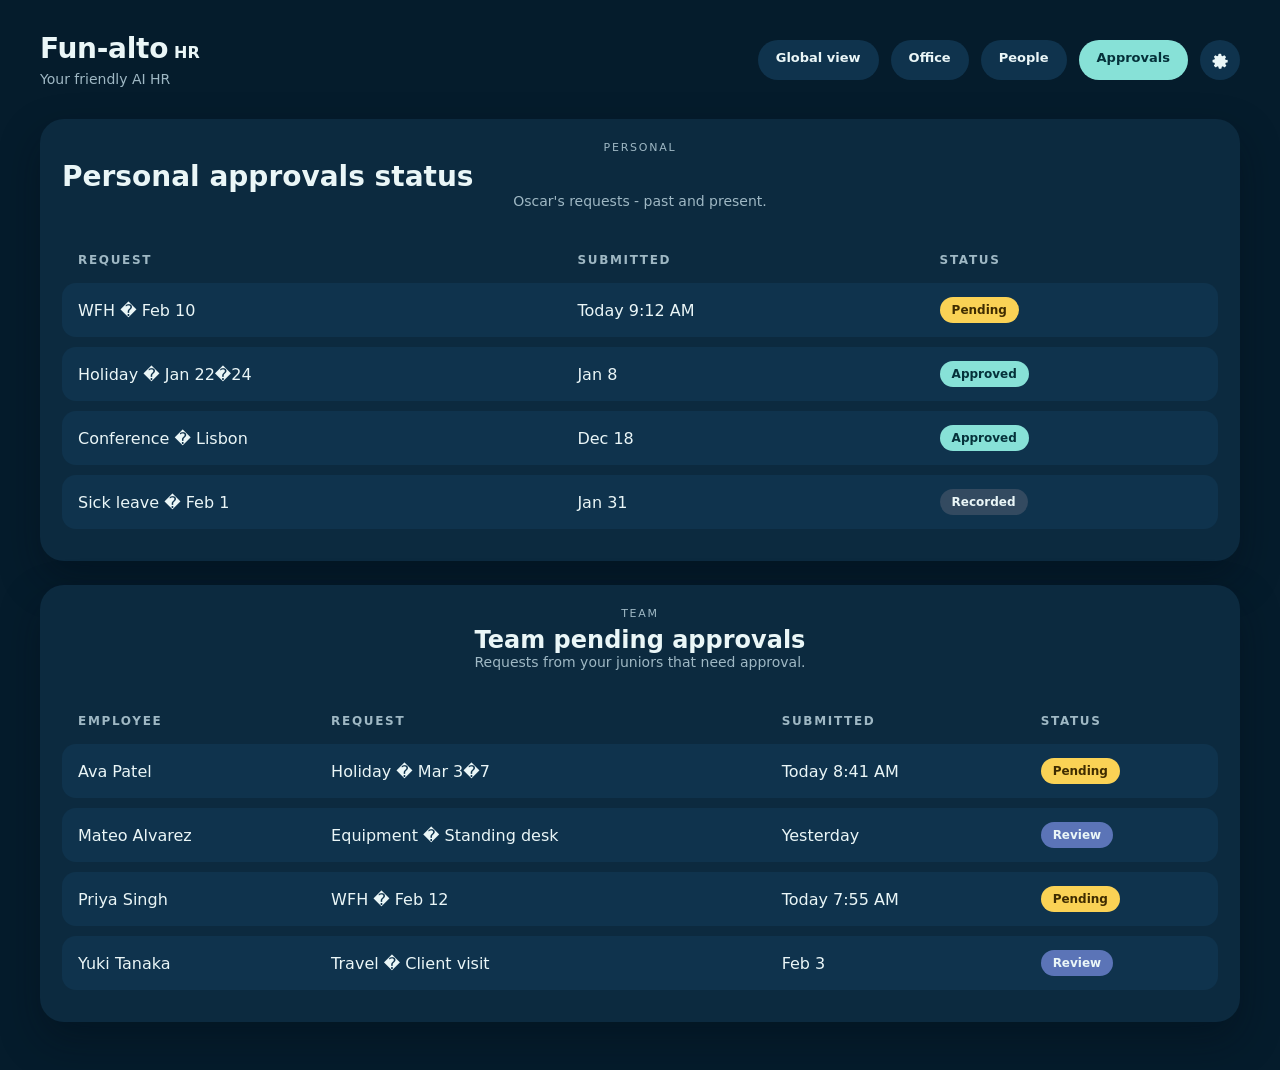
==== approvals.html @ d85800a8 "draft1" ====
<!doctype html>
<html lang="en">
  <head>
    <meta charset="UTF-8" />
    <meta name="viewport" content="width=device-width, initial-scale=1" />
    <title>Fun-alto HR | Approvals</title>
    <link rel="stylesheet" href="styles.css" />
  </head>
  <body class="approvals">
    <div class="page">
      <header class="topbar">
        <div class="brand">
          <span class="brand-mark"><span class="brand-mark-main">Fun-alto</span><span class="brand-mark-sub">HR</span></span>
          <span class="brand-subtitle">Your friendly AI HR</span>
        </div>
        <nav class="nav">
          <a class="nav-pill" href="global.html">Global view</a>
  <a class="nav-pill" href="office.html">Office</a>
  <a class="nav-pill" href="people.html">People</a>
  <a class="nav-pill is-active" href="approvals.html">Approvals</a>
  <a class="nav-pill nav-icon" href="settings.html" aria-label="Settings">
  <svg viewBox="0 0 24 24" aria-hidden="true" focusable="false">
    <path
      fill="currentColor"
      d="M12 8.75a3.25 3.25 0 1 0 0 6.5a3.25 3.25 0 0 0 0-6.5zm9.25 3.25l-1.96-.32a7.4 7.4 0 0 0-.62-1.5l1.17-1.6a.75.75 0 0 0-.08-.98l-1.66-1.66a.75.75 0 0 0-.98-.08l-1.6 1.17c-.48-.26-.98-.48-1.5-.62l-.32-1.96a.75.75 0 0 0-.74-.62h-2.35a.75.75 0 0 0-.74.62l-.32 1.96c-.52.14-1.02.36-1.5.62l-1.6-1.17a.75.75 0 0 0-.98.08L4.16 7.22a.75.75 0 0 0-.08.98l1.17 1.6c-.26.48-.48.98-.62 1.5l-1.96.32a.75.75 0 0 0-.62.74v2.35c0 .37.27.69.62.74l1.96.32c.14.52.36 1.02.62 1.5l-1.17 1.6a.75.75 0 0 0 .08.98l1.66 1.66c.26.26.66.3.98.08l1.6-1.17c.48.26.98.48 1.5.62l.32 1.96c.05.35.37.62.74.62h2.35c.37 0 .69-.27.74-.62l.32-1.96c.52-.14 1.02-.36 1.5-.62l1.6 1.17c.32.22.72.18.98-.08l1.66-1.66a.75.75 0 0 0 .08-.98l-1.17-1.6c.26-.48.48-.98.62-1.5l1.96-.32a.75.75 0 0 0 .62-.74v-2.35a.75.75 0 0 0-.62-.74z"
    />
  </svg>
</a></nav>
      </header>

      <main class="content approvals-page">
  <section class="panel approvals-panel">
    <div class="panel-header">
      <p class="eyebrow">Personal</p>
      <h1>Personal approvals status</h1>
      <p class="muted">Oscar's requests - past and present.</p>
    </div>
    <div class="table-wrap">
      <table class="people-table approvals-table" aria-label="My requests">
        <thead>
          <tr>
            <th>Request</th>
            <th>Submitted</th>
            <th>Status</th>
          </tr>
        </thead>
        <tbody id="myRequests"></tbody>
      </table>
    </div>
  </section>

  <section class="panel approvals-panel">
    <div class="panel-header">
      <p class="eyebrow">Team</p>
      <h2>Team pending approvals</h2>
      <p class="muted">Requests from your juniors that need approval.</p>
    </div>
    <div class="table-wrap">
      <table class="people-table approvals-table" aria-label="Team requests">
        <thead>
          <tr>
            <th>Employee</th>
            <th>Request</th>
            <th>Submitted</th>
            <th>Status</th>
          </tr>
        </thead>
        <tbody id="teamRequests"></tbody>
      </table>
    </div>
  </section>
</main>
    </div>

    <script src="approvals.js"></script>
  </body>
</html>
---- styles.css ----
:root {
  color-scheme: dark;
  font-family: "Inter", "Segoe UI", system-ui, sans-serif;
  --bg: #051c2c;
  --ink: #eaf6f7;
  --muted: #9fb8c4;
  --panel: #0c2a3f;
  --panel-soft: #0f334d;
  --accent-1: #87e1d7;
  --accent-2: #fad255;
  --accent-3: #cd569b;
  --accent-4: #5b74b7;
  --accent: var(--accent-1);
  --accent-soft: rgba(135, 225, 215, 0.18);
  --shadow: 0 18px 40px rgba(2, 12, 20, 0.35);
  --radius: 24px;
}

* {
  box-sizing: border-box;
  margin: 0;
  padding: 0;
}

body {
  background: var(--bg);
  color: var(--ink);
  min-height: 100vh;
}

html {
  scroll-behavior: smooth;
}

.page {
  max-width: 1280px;
  margin: 0 auto;
  padding: 32px 40px 48px;
}

.topbar {
  display: flex;
  justify-content: space-between;
  align-items: center;
  gap: 32px;
  margin-bottom: 32px;
}

.brand {
  display: flex;
  flex-direction: column;
  gap: 6px;
}

.brand-mark {
  font-weight: 700;
  font-size: 20px;
  display: inline-flex;
  align-items: baseline;
  gap: 6px;
}

.brand-mark-main {
  font-size: 28px;
  letter-spacing: -0.01em;
}

.brand-mark-sub {
  font-size: 16px;
  text-transform: uppercase;
}

.brand-subtitle {
  font-size: 14px;
  color: var(--muted);
}

.nav {
  display: flex;
  gap: 12px;
  flex-wrap: wrap;
}

.nav-pill {
  border: none;
  background: var(--panel-soft);
  color: var(--ink);
  padding: 10px 18px;
  border-radius: 999px;
  font-size: 13px;
  font-weight: 600;
  cursor: pointer;
  transition: 0.2s ease;
  text-decoration: none;
}

.nav-pill.is-active {
  background: var(--accent);
  color: #05313a;
}

.nav-pill:hover {
  transform: translateY(-1px);
}

.content {
  display: grid;
  grid-template-columns: minmax(0, 1.6fr) minmax(0, 0.9fr);
  gap: 32px;
  align-items: start;
}

.globe-panel {
  background: var(--panel);
  border-radius: var(--radius);
  padding: 28px;
  box-shadow: var(--shadow);
}

.globe-header {
  display: flex;
  justify-content: space-between;
  align-items: center;
  margin-bottom: 24px;
}

.eyebrow {
  text-transform: uppercase;
  font-size: 11px;
  letter-spacing: 0.16em;
  color: var(--muted);
  margin-bottom: 6px;
}

h1 {
  font-size: 28px;
}

.legend {
  display: flex;
  gap: 16px;
  font-size: 12px;
  color: var(--muted);
}

.dot {
  width: 8px;
  height: 8px;
  border-radius: 999px;
  display: inline-block;
  margin-right: 6px;
}

.dot-active {
  background: var(--accent-1);
}

.dot-focus {
  background: var(--accent-2);
}

.globe-stage {
  display: grid;
  grid-template-columns: minmax(0, 1fr) minmax(0, 0.75fr);
  gap: 32px;
  align-items: center;
  position: relative;
}

.globe {
  position: relative;
  width: 360px;
  height: 360px;
  border-radius: 50%;
  background: radial-gradient(circle at 30% 30%, rgba(135, 225, 215, 0.35), rgba(91, 116, 183, 0.55));
  overflow: hidden;
  box-shadow: inset -40px -40px 80px rgba(2, 12, 20, 0.35);
  cursor: grab;
  user-select: none;
}

.home .content {
  grid-template-columns: minmax(0, 1.4fr) minmax(0, 0.9fr);
  gap: 36px;
  align-items: start;
}

.home .globe-stage {
  grid-template-columns: 1fr;
  justify-items: start;
  text-align: left;
  gap: 24px;
}

.home .globe {
  width: clamp(420px, 54vw, 640px);
  height: clamp(420px, 54vw, 640px);
}


.globe.is-dragging {
  cursor: grabbing;
}

.globe canvas {
  width: 100%;
  height: 100%;
  display: block;
  position: relative;
  z-index: 0;
}

.globe-overlay {
  position: absolute;
  inset: 0;
  pointer-events: auto;
  z-index: 2;
}

.office-marker {
  position: absolute;
  width: 20px;
  height: 20px;
  border-radius: 999px;
  border: 2px solid var(--panel);
  background: var(--accent-1);
  box-shadow: 0 0 0 6px rgba(135, 225, 215, 0.2);
  transform: translate(-50%, -50%);
  cursor: pointer;
  pointer-events: auto;
  transition: background 0.2s ease, box-shadow 0.2s ease;
}

.office-marker span {
  display: block;
  width: 6px;
  height: 6px;
  background: var(--bg);
  border-radius: 999px;
  margin: auto;
  transform: translateY(5px);
}

.office-marker.is-selected {
  background: var(--accent-2);
  box-shadow: 0 0 0 6px rgba(250, 210, 85, 0.25);
}

.office-marker.is-hidden {
  opacity: 0;
  transform: translate(-50%, -50%) scale(0.6);
  pointer-events: none;
}

.globe-popup {
  background: #123a57;
  border-radius: 20px;
  padding: 20px;
  box-shadow:
    0 18px 40px rgba(2, 12, 20, 0.45),
    inset 0 0 0 1px rgba(135, 225, 215, 0.35);
  position: absolute;
  left: 50%;
  bottom: 24px;
  transform: translateX(-50%);
  width: min(520px, 85%);
  z-index: 3;
  pointer-events: auto;
}

.popup-header {
  display: flex;
  align-items: center;
  justify-content: space-between;
  gap: 16px;
  margin-bottom: 16px;
}

.popup-grid {
  display: grid;
  grid-template-columns: repeat(4, minmax(0, 1fr));
  gap: 12px;
}

.label {
  font-size: 12px;
  color: var(--muted);
}

.value {
  font-size: 16px;
  font-weight: 600;
  margin-top: 4px;
}

.cta {
  text-decoration: none;
  font-size: 12px;
  font-weight: 600;
  color: var(--accent);
}

.profile-panel {
  display: grid;
  gap: 24px;
}

.profile-card,
.request-card {
  background: var(--panel);
  border-radius: var(--radius);
  padding: 24px;
  box-shadow: var(--shadow);
}

.profile-header {
  display: flex;
  justify-content: space-between;
  align-items: center;
  margin-bottom: 20px;
}

.avatar {
  width: 48px;
  height: 48px;
  border-radius: 16px;
  background: var(--panel-soft);
  color: var(--ink);
  font-weight: 700;
  display: grid;
  place-items: center;
}

.metric-list {
  display: grid;
  gap: 14px;
}

.metric {
  background: var(--panel-soft);
  border-radius: 16px;
  padding: 14px 16px;
}

.muted {
  color: var(--muted);
  font-size: 14px;
}

.request-actions {
  display: grid;
  gap: 12px;
  margin-top: 20px;
}

.button {
  border: none;
  border-radius: 14px;
  padding: 12px 16px;
  font-weight: 600;
  cursor: pointer;
}

.button-primary {
  background: var(--accent);
  color: #05313a;
}

.button-secondary {
  background: var(--panel-soft);
  color: var(--ink);
}

.office-page {
  display: grid;
  gap: 24px;
}

.office-summary {
  background: var(--panel);
  border-radius: var(--radius);
  padding: 24px 28px;
  display: flex;
  justify-content: space-between;
  gap: 20px;
  align-items: center;
  box-shadow: var(--shadow);
}

.office-heading {
  display: flex;
  align-items: center;
  gap: 12px;
  flex-wrap: wrap;
  margin-bottom: 10px;
}

.office-select {
  background: var(--panel-soft);
  color: var(--ink);
  border: 1px solid rgba(135, 225, 215, 0.35);
  padding: 8px 14px;
  border-radius: 16px;
  font: inherit;
  cursor: pointer;
}

.office-select-title {
  background: var(--panel);
  border-color: rgba(135, 225, 215, 0.45);
  font-size: 24px;
  font-weight: 700;
  padding: 6px 44px 6px 20px;
  min-width: 260px;
  box-shadow: inset 0 0 0 1px rgba(135, 225, 215, 0.2);
  appearance: none;
  background-image: linear-gradient(45deg, transparent 50%, var(--accent) 50%),
    linear-gradient(135deg, var(--accent) 50%, transparent 50%);
  background-position: calc(100% - 22px) 50%, calc(100% - 14px) 50%;
  background-size: 6px 6px, 6px 6px;
  background-repeat: no-repeat;
}

.office-stats {
  display: grid;
  grid-template-columns: repeat(4, minmax(0, 1fr));
  gap: 20px;
}

.office-grid {
  display: grid;
  grid-template-columns: repeat(2, minmax(0, 1fr));
  gap: 24px;
}

.panel {
  background: var(--panel);
  border-radius: var(--radius);
  padding: 22px;
  box-shadow: var(--shadow);
}

.panel-header {
  margin-bottom: 16px;
}

.panel-header h2,
.panel-header p {
  text-align: center;
}

.org-controls {
  display: flex;
  justify-content: center;
  gap: 10px;
  margin-top: 12px;
}

.org-control {
  border: none;
  background: var(--panel-soft);
  color: var(--ink);
  padding: 8px 14px;
  border-radius: 999px;
  font-size: 12px;
  font-weight: 600;
  cursor: pointer;
  transition: 0.2s ease;
}

.org-control:hover {
  transform: translateY(-1px);
  box-shadow: inset 0 0 0 1px rgba(135, 225, 215, 0.25);
}

.people-list {
  display: grid;
  gap: 12px;
  max-height: 560px;
  overflow-y: auto;
  padding-right: 6px;
}

.person {
  display: flex;
  justify-content: space-between;
  padding: 12px 16px;
  background: var(--panel-soft);
  border-radius: 16px;
  align-items: center;
}

.status-pill {
  padding: 6px 12px;
  border-radius: 999px;
  font-size: 12px;
  font-weight: 600;
}

.status-onsite {
  background: var(--accent-4);
  color: #eaf6f7;
}

.status-remote {
  background: var(--accent-1);
  color: #05313a;
}

.status-leave {
  background: var(--accent-3);
  color: #fff6fa;
}

.org-chart {
  display: grid;
  gap: 16px;
}

.org-row {
  display: grid;
  grid-template-columns: repeat(2, minmax(0, 1fr));
  gap: 16px;
}

.org-node {
  background: var(--panel-soft);
  border-radius: 16px;
  padding: 14px 16px;
}

.org-chart-interactive {
  display: grid;
  gap: 16px;
  justify-items: center;
}

.org-chart-canvas {
  display: grid;
  gap: 14px;
  width: 100%;
  justify-items: center;
  position: relative;
}

.org-level {
  position: relative;
  display: grid;
  grid-template-columns: repeat(auto-fit, minmax(160px, 1fr));
  gap: 12px;
  width: min(540px, 100%);
  justify-content: center;
  animation: orgLevelIn 0.22s ease;
}

.org-links {
  position: absolute;
  inset: 0;
  pointer-events: none;
  z-index: 0;
}

.org-link {
  fill: none;
  stroke: rgba(135, 225, 215, 0.2);
  stroke-width: 1;
}

.org-person {
  position: relative;
  display: flex;
  align-items: flex-start;
  gap: 8px;
  background: var(--panel-soft);
  color: var(--ink);
  border-radius: 16px;
  padding: 14px 16px;
  box-shadow: inset 0 0 0 1px rgba(135, 225, 215, 0.08);
  transition: 0.2s ease;
  z-index: 1;
}

.org-person:hover {
  transform: translateY(-1px);
  box-shadow: inset 0 0 0 1px rgba(135, 225, 215, 0.25);
}

.org-person.is-selected {
  background: var(--accent-soft);
  box-shadow: inset 0 0 0 1px rgba(135, 225, 215, 0.6);
}

.org-select {
  border: none;
  background: transparent;
  color: inherit;
  text-align: left;
  flex: 1;
  cursor: pointer;
  font: inherit;
  padding: 0;
}

.org-toggle {
  border: none;
  background: var(--panel);
  color: var(--ink);
  width: 28px;
  height: 28px;
  border-radius: 10px;
  cursor: pointer;
  font-weight: 700;
}

.org-toggle:hover {
  box-shadow: inset 0 0 0 1px rgba(135, 225, 215, 0.25);
}

.org-name {
  display: block;
  font-weight: 600;
  margin-bottom: 4px;
}

.org-title {
  display: block;
  font-size: 13px;
  color: var(--muted);
}

.org-detail {
  background: var(--panel-soft);
  border-radius: 16px;
  padding: 16px;
  width: min(520px, 100%);
  text-align: left;
}

.org-detail-card h3 {
  margin: 6px 0 4px;
}

.org-detail-grid {
  display: grid;
  grid-template-columns: repeat(2, minmax(0, 1fr));
  gap: 14px;
  margin-top: 12px;
  text-align: left;
}

@keyframes orgLevelIn {
  from {
    opacity: 0;
    transform: translateY(6px);
  }
  to {
    opacity: 1;
    transform: translateY(0);
  }
}

.status-grid {
  display: grid;
  grid-template-columns: repeat(4, minmax(0, 1fr));
  gap: 16px;
}

.status-card {
  background: var(--panel-soft);
  border-radius: 16px;
  padding: 14px 16px;
}

.panel.wide {
  grid-column: 1 / -1;
}

.settings-page {
  display: grid;
  gap: 24px;
}

.settings-grid {
  display: grid;
  grid-template-columns: repeat(2, minmax(0, 1fr));
  gap: 20px;
}

.settings-block {
  background: var(--panel-soft);
  border-radius: 16px;
  padding: 18px;
  display: grid;
  gap: 12px;
}

.settings-toggle {
  display: flex;
  align-items: center;
  gap: 10px;
  font-size: 14px;
  color: var(--ink);
}

.settings-toggle input {
  accent-color: var(--accent);
}

.modal {
  position: fixed;
  inset: 0;
  display: flex;
  align-items: center;
  justify-content: center;
  padding: 24px;
  z-index: 20;
}

.modal.is-hidden {
  display: none;
}

.modal-backdrop {
  position: absolute;
  inset: 0;
  background: rgba(2, 12, 20, 0.6);
}

.modal-card {
  position: relative;
  width: min(560px, 92vw);
  background: var(--panel);
  border-radius: var(--radius);
  padding: 24px;
  box-shadow: var(--shadow);
  z-index: 1;
}

.modal-header {
  display: flex;
  align-items: center;
  justify-content: space-between;
  margin-bottom: 16px;
}

.modal-close {
  border: none;
  background: var(--panel-soft);
  color: var(--ink);
  width: 32px;
  height: 32px;
  border-radius: 10px;
  cursor: pointer;
}

.modal-form {
  display: grid;
  gap: 16px;
}

.field {
  display: grid;
  gap: 8px;
}

.field-row {
  display: grid;
  grid-template-columns: repeat(2, minmax(0, 1fr));
  gap: 16px;
}

.field input,
.field select,
.field textarea {
  background: var(--panel-soft);
  border: 1px solid rgba(135, 225, 215, 0.2);
  color: var(--ink);
  padding: 10px 12px;
  border-radius: 12px;
  font: inherit;
}

.field textarea {
  resize: vertical;
  min-height: 96px;
}

.modal-actions {
  display: flex;
  justify-content: flex-end;
  gap: 12px;
  margin-top: 4px;
}

@media (max-width: 1100px) {
  .content {
    grid-template-columns: 1fr;
  }

  .globe-stage {
    grid-template-columns: 1fr;
  }

  .office-grid {
    grid-template-columns: 1fr;
  }

  .office-stats {
    grid-template-columns: repeat(2, minmax(0, 1fr));
  }

  .status-grid {
    grid-template-columns: repeat(2, minmax(0, 1fr));
  }

  .settings-grid {
    grid-template-columns: 1fr;
  }
}

@media (max-width: 720px) {
  .page {
    padding: 24px;
  }

  .topbar {
    flex-direction: column;
    align-items: flex-start;
  }

  .globe {
    width: 280px;
    height: 280px;
  }

  .office-stats {
    grid-template-columns: 1fr;
  }

  .status-grid {
    grid-template-columns: 1fr;
  }

  .field-row {
    grid-template-columns: 1fr;
  }
}

.people-page {
  display: grid;
  gap: 24px;
}

.people-panel .muted {
  margin-top: 6px;
}

.table-wrap {
  overflow-x: auto;
}

.people-table {
  width: 100%;
  border-collapse: separate;
  border-spacing: 0 10px;
  margin-top: 12px;
}

.people-table thead th {
  text-align: left;
  font-size: 12px;
  text-transform: uppercase;
  letter-spacing: 0.14em;
  color: var(--muted);
  padding: 6px 16px;
}

.people-table tbody tr {
  background: var(--panel-soft);
}

.people-table tbody td {
  padding: 14px 16px;
}

.people-table tbody tr td:first-child {
  border-top-left-radius: 14px;
  border-bottom-left-radius: 14px;
}

.people-table tbody tr td:last-child {
  border-top-right-radius: 14px;
  border-bottom-right-radius: 14px;
}

.sort-button {
  background: transparent;
  border: none;
  color: inherit;
  font: inherit;
  font-weight: 600;
  display: inline-flex;
  align-items: center;
  gap: 8px;
  cursor: pointer;
}

.sort-button .sort-indicator {
  width: 10px;
  height: 10px;
  display: inline-block;
  border-right: 2px solid currentColor;
  border-bottom: 2px solid currentColor;
  transform: rotate(45deg);
  opacity: 0.4;
  transition: 0.2s ease;
}

.sort-button[data-direction="desc"] .sort-indicator {
  transform: rotate(-135deg);
  opacity: 0.9;
}

.sort-button[data-direction="asc"] .sort-indicator {
  opacity: 0.9;
}

.nav-icon {
  width: 40px;
  height: 40px;
  padding: 0;
  display: inline-flex;
  align-items: center;
  justify-content: center;
}

.nav-icon svg {
  width: 18px;
  height: 18px;
}


.approvals-page {
  display: grid;
  grid-template-columns: 1fr;
  gap: 24px;
}

.approvals-table .status-pill {
  display: inline-flex;
  align-items: center;
  justify-content: center;
}

.status-pending {
  background: var(--accent-2);
  color: #3f2c00;
}

.status-review {
  background: var(--accent-4);
  color: #eaf6f7;
}

.status-approved {
  background: var(--accent-1);
  color: #05313a;
}

.status-declined {
  background: var(--accent-3);
  color: #fff6fa;
}

.status-recorded {
  background: #334a60;
  color: #eaf6f7;
}
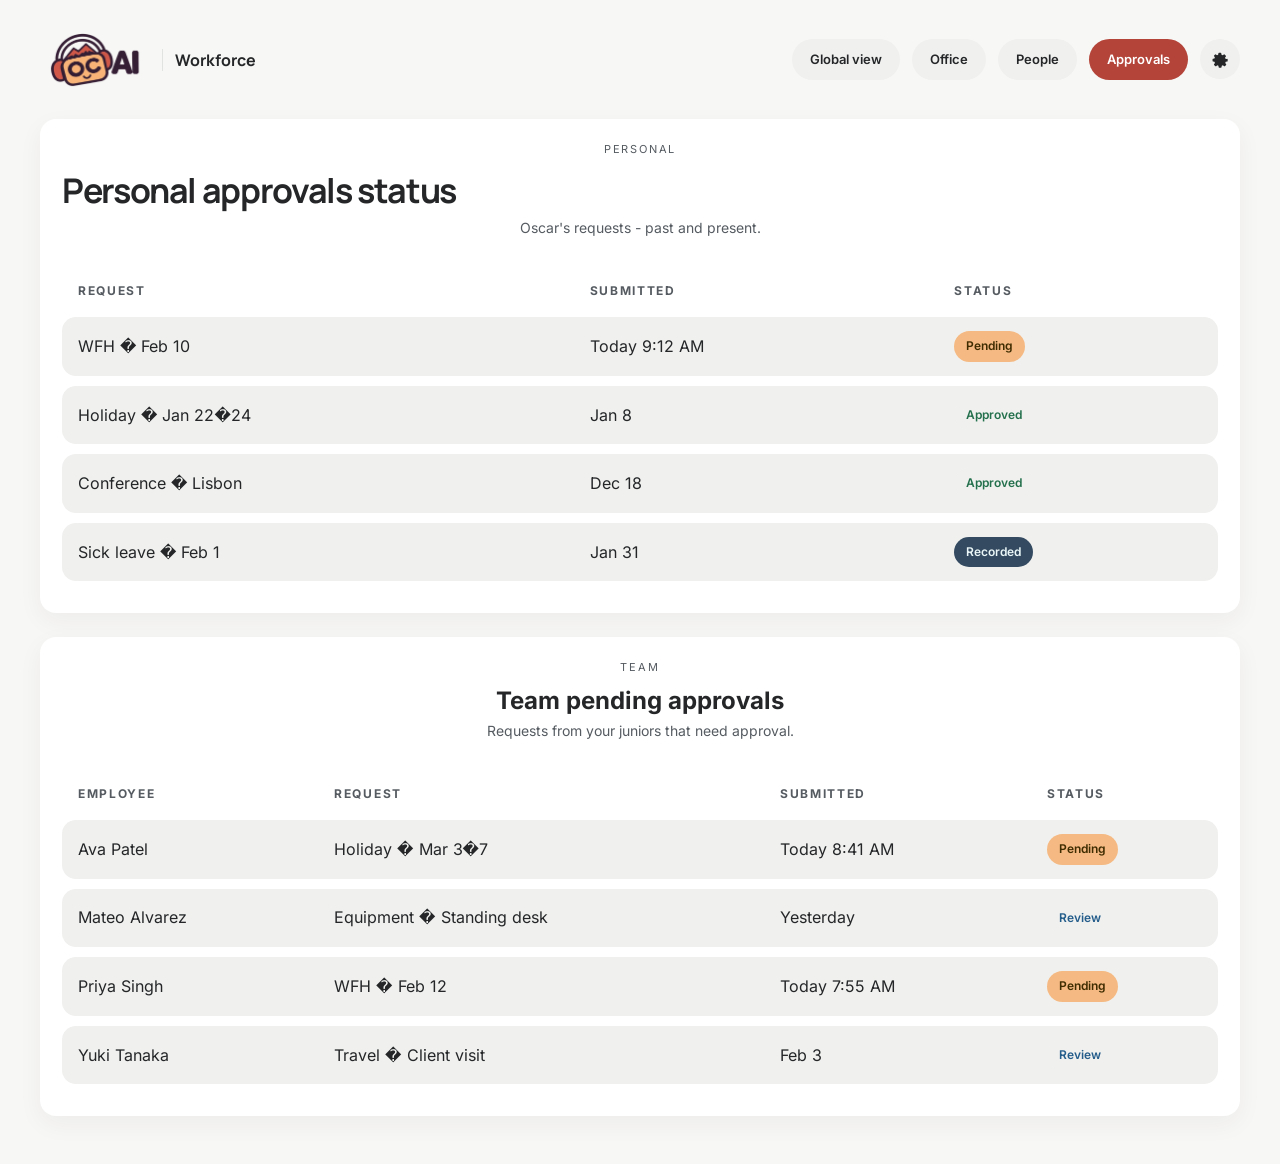
==== commit 474c8112: "Refresh Workforce for the OC AI portfolio" ====
--- a/approvals.html
+++ b/approvals.html
@@ -3,21 +3,29 @@
   <head>
     <meta charset="UTF-8" />
     <meta name="viewport" content="width=device-width, initial-scale=1" />
-    <title>Fun-alto HR | Approvals</title>
+    <title>OC AI Workforce | Approvals</title>
+    <link rel="icon" href="assets/icons/favicon.svg" type="image/svg+xml" />
+    <script src="styles/oc-ai-theme.js"></script>
+    <link rel="stylesheet" href="styles/oc-ai.css" />
     <link rel="stylesheet" href="styles.css" />
+    <script defer src="scripts/oc-ai-controls.js"></script>
   </head>
-  <body class="approvals">
+  <body class="oc-app approvals">
+    <a class="oc-skip oc-button" href="#main">Skip to content</a>
     <div class="page">
       <header class="topbar">
-        <div class="brand">
-          <span class="brand-mark"><span class="brand-mark-main">Fun-alto</span><span class="brand-mark-sub">HR</span></span>
-          <span class="brand-subtitle">Your friendly AI HR</span>
-        </div>
-        <nav class="nav">
-          <a class="nav-pill" href="global.html">Global view</a>
+        <a class="brand" href="index.html" aria-label="OC AI Workforce home">
+          <span class="oc-brand oc-brand-full" aria-hidden="true">
+            <img class="oc-brand-light" src="assets/logos/logo-light.webp" alt="" />
+            <img class="oc-brand-dark" src="assets/logos/logo-dark.webp" alt="" />
+          </span>
+          <span class="brand-product">Workforce</span>
+        </a>
+        <nav class="nav" aria-label="Main">
+          <a class="nav-pill" href="index.html">Global view</a>
   <a class="nav-pill" href="office.html">Office</a>
   <a class="nav-pill" href="people.html">People</a>
-  <a class="nav-pill is-active" href="approvals.html">Approvals</a>
+  <a class="nav-pill is-active" aria-current="page" href="approvals.html">Approvals</a>
   <a class="nav-pill nav-icon" href="settings.html" aria-label="Settings">
   <svg viewBox="0 0 24 24" aria-hidden="true" focusable="false">
     <path
@@ -28,7 +36,7 @@
 </a></nav>
       </header>
 
-      <main class="content approvals-page">
+      <main id="main" tabindex="-1" class="content approvals-page">
   <section class="panel approvals-panel">
     <div class="panel-header">
       <p class="eyebrow">Personal</p>
--- a/styles/oc-ai.css
+++ b/styles/oc-ai.css
@@ -0,0 +1,16 @@
+/* Front-end entry point. Import once, then add product styles. */
+@import url('./oc-ai-tokens.css');
+@import url('./oc-ai-components.css');
+
+@font-face {
+  font-family: 'Inter Variable';
+  src: url('../assets/fonts/inter-latin-wght-normal.woff2') format('woff2');
+  font-weight: 100 900;
+  font-display: swap;
+}
+@font-face {
+  font-family: 'Manrope Variable';
+  src: url('../assets/fonts/manrope-latin-wght-normal.woff2') format('woff2');
+  font-weight: 200 800;
+  font-display: swap;
+}
--- a/styles.css
+++ b/styles.css
@@ -1,19 +1,17 @@
 :root {
-  color-scheme: dark;
-  font-family: "Inter", "Segoe UI", system-ui, sans-serif;
-  --bg: #051c2c;
-  --ink: #eaf6f7;
-  --muted: #9fb8c4;
-  --panel: #0c2a3f;
-  --panel-soft: #0f334d;
-  --accent-1: #87e1d7;
-  --accent-2: #fad255;
-  --accent-3: #cd569b;
-  --accent-4: #5b74b7;
-  --accent: var(--accent-1);
-  --accent-soft: rgba(135, 225, 215, 0.18);
-  --shadow: 0 18px 40px rgba(2, 12, 20, 0.35);
-  --radius: 24px;
+  --bg: var(--canvas);
+  --ink: var(--text);
+  --muted: var(--text-muted);
+  --panel: var(--surface);
+  --panel-soft: var(--surface-raised);
+  --accent-1: var(--chart-3);
+  --accent-2: var(--accent);
+  --accent-3: var(--danger);
+  --accent-4: var(--info);
+  --hr-accent: var(--action);
+  --accent-soft: var(--selected);
+  --shadow: var(--shadow-card);
+  --radius: var(--radius-feature);
 }
 
 * {
@@ -48,31 +46,16 @@
 
 .brand {
   display: flex;
-  flex-direction: column;
-  gap: 6px;
-}
-
-.brand-mark {
-  font-weight: 700;
-  font-size: 20px;
-  display: inline-flex;
-  align-items: baseline;
-  gap: 6px;
-}
-
-.brand-mark-main {
-  font-size: 28px;
-  letter-spacing: -0.01em;
-}
-
-.brand-mark-sub {
-  font-size: 16px;
-  text-transform: uppercase;
-}
-
-.brand-subtitle {
-  font-size: 14px;
-  color: var(--muted);
+  align-items: center;
+  gap: 12px;
+  color: var(--ink);
+  text-decoration: none;
+}
+
+.brand-product {
+  border-inline-start: 1px solid var(--border);
+  padding-inline-start: 12px;
+  font: 700 1rem var(--font-display);
 }
 
 .nav {
@@ -95,8 +78,8 @@
 }
 
 .nav-pill.is-active {
-  background: var(--accent);
-  color: #05313a;
+  background: var(--hr-accent);
+  color: var(--on-action);
 }
 
 .nav-pill:hover {
@@ -133,7 +116,9 @@
 }
 
 h1 {
-  font-size: 28px;
+  font-family: var(--font-display);
+  font-size: clamp(25px, 3vw, 34px);
+  letter-spacing: -0.04em;
 }
 
 .legend {
@@ -169,11 +154,12 @@
 
 .globe {
   position: relative;
-  width: 360px;
-  height: 360px;
+  width: min(100%, 360px);
+  aspect-ratio: 1;
   border-radius: 50%;
-  background: radial-gradient(circle at 30% 30%, rgba(135, 225, 215, 0.35), rgba(91, 116, 183, 0.55));
+  background: radial-gradient(circle at 30% 30%, color-mix(in srgb, var(--action) 35%, transparent), rgba(91, 116, 183, 0.55));
   overflow: hidden;
+  touch-action: none;
   box-shadow: inset -40px -40px 80px rgba(2, 12, 20, 0.35);
   cursor: grab;
   user-select: none;
@@ -186,15 +172,14 @@
 }
 
 .home .globe-stage {
-  grid-template-columns: 1fr;
+  grid-template-columns: minmax(0, 1fr);
   justify-items: start;
   text-align: left;
   gap: 24px;
 }
 
 .home .globe {
-  width: clamp(420px, 54vw, 640px);
-  height: clamp(420px, 54vw, 640px);
+  width: min(100%, 640px);
 }
 
 
@@ -206,7 +191,8 @@
   width: 100%;
   height: 100%;
   display: block;
-  position: relative;
+  position: absolute;
+  inset: 0;
   z-index: 0;
 }
 
@@ -224,7 +210,7 @@
   border-radius: 999px;
   border: 2px solid var(--panel);
   background: var(--accent-1);
-  box-shadow: 0 0 0 6px rgba(135, 225, 215, 0.2);
+  box-shadow: 0 0 0 6px color-mix(in srgb, var(--action) 20%, transparent);
   transform: translate(-50%, -50%);
   cursor: pointer;
   pointer-events: auto;
@@ -253,12 +239,12 @@
 }
 
 .globe-popup {
-  background: #123a57;
+  background: var(--panel-soft);
   border-radius: 20px;
   padding: 20px;
   box-shadow:
     0 18px 40px rgba(2, 12, 20, 0.45),
-    inset 0 0 0 1px rgba(135, 225, 215, 0.35);
+    inset 0 0 0 1px color-mix(in srgb, var(--action) 35%, transparent);
   position: absolute;
   left: 50%;
   bottom: 24px;
@@ -297,7 +283,7 @@
   text-decoration: none;
   font-size: 12px;
   font-weight: 600;
-  color: var(--accent);
+  color: var(--hr-accent);
 }
 
 .profile-panel {
@@ -362,8 +348,8 @@
 }
 
 .button-primary {
-  background: var(--accent);
-  color: #05313a;
+  background: var(--hr-accent);
+  color: var(--on-action);
 }
 
 .button-secondary {
@@ -398,7 +384,7 @@
 .office-select {
   background: var(--panel-soft);
   color: var(--ink);
-  border: 1px solid rgba(135, 225, 215, 0.35);
+  border: 1px solid color-mix(in srgb, var(--action) 35%, transparent);
   padding: 8px 14px;
   border-radius: 16px;
   font: inherit;
@@ -407,15 +393,15 @@
 
 .office-select-title {
   background: var(--panel);
-  border-color: rgba(135, 225, 215, 0.45);
+  border-color: color-mix(in srgb, var(--action) 45%, transparent);
   font-size: 24px;
   font-weight: 700;
   padding: 6px 44px 6px 20px;
-  min-width: 260px;
-  box-shadow: inset 0 0 0 1px rgba(135, 225, 215, 0.2);
+  width: min(100%, 260px);
+  box-shadow: inset 0 0 0 1px color-mix(in srgb, var(--action) 20%, transparent);
   appearance: none;
-  background-image: linear-gradient(45deg, transparent 50%, var(--accent) 50%),
-    linear-gradient(135deg, var(--accent) 50%, transparent 50%);
+  background-image: linear-gradient(45deg, transparent 50%, var(--hr-accent) 50%),
+    linear-gradient(135deg, var(--hr-accent) 50%, transparent 50%);
   background-position: calc(100% - 22px) 50%, calc(100% - 14px) 50%;
   background-size: 6px 6px, 6px 6px;
   background-repeat: no-repeat;
@@ -470,7 +456,7 @@
 
 .org-control:hover {
   transform: translateY(-1px);
-  box-shadow: inset 0 0 0 1px rgba(135, 225, 215, 0.25);
+  box-shadow: inset 0 0 0 1px color-mix(in srgb, var(--action) 25%, transparent);
 }
 
 .people-list {
@@ -498,18 +484,18 @@
 }
 
 .status-onsite {
-  background: var(--accent-4);
-  color: #eaf6f7;
+  background: var(--panel-soft);
+  color: var(--info);
 }
 
 .status-remote {
-  background: var(--accent-1);
-  color: #05313a;
+  background: var(--panel-soft);
+  color: var(--success);
 }
 
 .status-leave {
-  background: var(--accent-3);
-  color: #fff6fa;
+  background: var(--panel-soft);
+  color: var(--danger);
 }
 
 .org-chart {
@@ -562,7 +548,7 @@
 
 .org-link {
   fill: none;
-  stroke: rgba(135, 225, 215, 0.2);
+  stroke: color-mix(in srgb, var(--action) 20%, transparent);
   stroke-width: 1;
 }
 
@@ -575,19 +561,19 @@
   color: var(--ink);
   border-radius: 16px;
   padding: 14px 16px;
-  box-shadow: inset 0 0 0 1px rgba(135, 225, 215, 0.08);
+  box-shadow: inset 0 0 0 1px color-mix(in srgb, var(--action) 8%, transparent);
   transition: 0.2s ease;
   z-index: 1;
 }
 
 .org-person:hover {
   transform: translateY(-1px);
-  box-shadow: inset 0 0 0 1px rgba(135, 225, 215, 0.25);
+  box-shadow: inset 0 0 0 1px color-mix(in srgb, var(--action) 25%, transparent);
 }
 
 .org-person.is-selected {
   background: var(--accent-soft);
-  box-shadow: inset 0 0 0 1px rgba(135, 225, 215, 0.6);
+  box-shadow: inset 0 0 0 1px color-mix(in srgb, var(--action) 60%, transparent);
 }
 
 .org-select {
@@ -613,7 +599,7 @@
 }
 
 .org-toggle:hover {
-  box-shadow: inset 0 0 0 1px rgba(135, 225, 215, 0.25);
+  box-shadow: inset 0 0 0 1px color-mix(in srgb, var(--action) 25%, transparent);
 }
 
 .org-name {
@@ -703,7 +689,7 @@
 }
 
 .settings-toggle input {
-  accent-color: var(--accent);
+  accent-color: var(--hr-accent);
 }
 
 .modal {
@@ -773,7 +759,7 @@
 .field select,
 .field textarea {
   background: var(--panel-soft);
-  border: 1px solid rgba(135, 225, 215, 0.2);
+  border: 1px solid color-mix(in srgb, var(--action) 20%, transparent);
   color: var(--ink);
   padding: 10px 12px;
   border-radius: 12px;
@@ -793,16 +779,17 @@
 }
 
 @media (max-width: 1100px) {
-  .content {
-    grid-template-columns: 1fr;
+  .content,
+  .home .content {
+    grid-template-columns: minmax(0, 1fr);
   }
 
   .globe-stage {
-    grid-template-columns: 1fr;
+    grid-template-columns: minmax(0, 1fr);
   }
 
   .office-grid {
-    grid-template-columns: 1fr;
+    grid-template-columns: minmax(0, 1fr);
   }
 
   .office-stats {
@@ -814,13 +801,13 @@
   }
 
   .settings-grid {
-    grid-template-columns: 1fr;
+    grid-template-columns: minmax(0, 1fr);
   }
 }
 
 @media (max-width: 720px) {
   .page {
-    padding: 24px;
+    padding: 16px;
   }
 
   .topbar {
@@ -829,20 +816,19 @@
   }
 
   .globe {
-    width: 280px;
-    height: 280px;
+    width: min(100%, 280px);
   }
 
   .office-stats {
-    grid-template-columns: 1fr;
+    grid-template-columns: minmax(0, 1fr);
   }
 
   .status-grid {
-    grid-template-columns: 1fr;
+    grid-template-columns: minmax(0, 1fr);
   }
 
   .field-row {
-    grid-template-columns: 1fr;
+    grid-template-columns: minmax(0, 1fr);
   }
 }
 
@@ -942,7 +928,7 @@
 
 .approvals-page {
   display: grid;
-  grid-template-columns: 1fr;
+  grid-template-columns: minmax(0, 1fr);
   gap: 24px;
 }
 
@@ -958,18 +944,18 @@
 }
 
 .status-review {
-  background: var(--accent-4);
-  color: #eaf6f7;
+  background: var(--panel-soft);
+  color: var(--info);
 }
 
 .status-approved {
-  background: var(--accent-1);
-  color: #05313a;
+  background: var(--panel-soft);
+  color: var(--success);
 }
 
 .status-declined {
-  background: var(--accent-3);
-  color: #fff6fa;
+  background: var(--panel-soft);
+  color: var(--danger);
 }
 
 .status-recorded {
@@ -978,3 +964,38 @@
 }
 
 
+
+@media (max-width: 480px) {
+  .globe-header {
+    align-items: flex-start;
+    flex-direction: column;
+    gap: 12px;
+  }
+
+  .globe-panel {
+    padding: 18px;
+  }
+}
+
+.office-page,
+.people-page,
+.approvals-page {
+  grid-template-columns: minmax(0, 1fr);
+}
+
+.panel,
+.globe-panel,
+.profile-panel {
+  min-width: 0;
+}
+
+@media (max-width: 720px) {
+  .office-summary {
+    align-items: stretch;
+    flex-direction: column;
+  }
+
+  .popup-grid {
+    grid-template-columns: repeat(2, minmax(0, 1fr));
+  }
+}
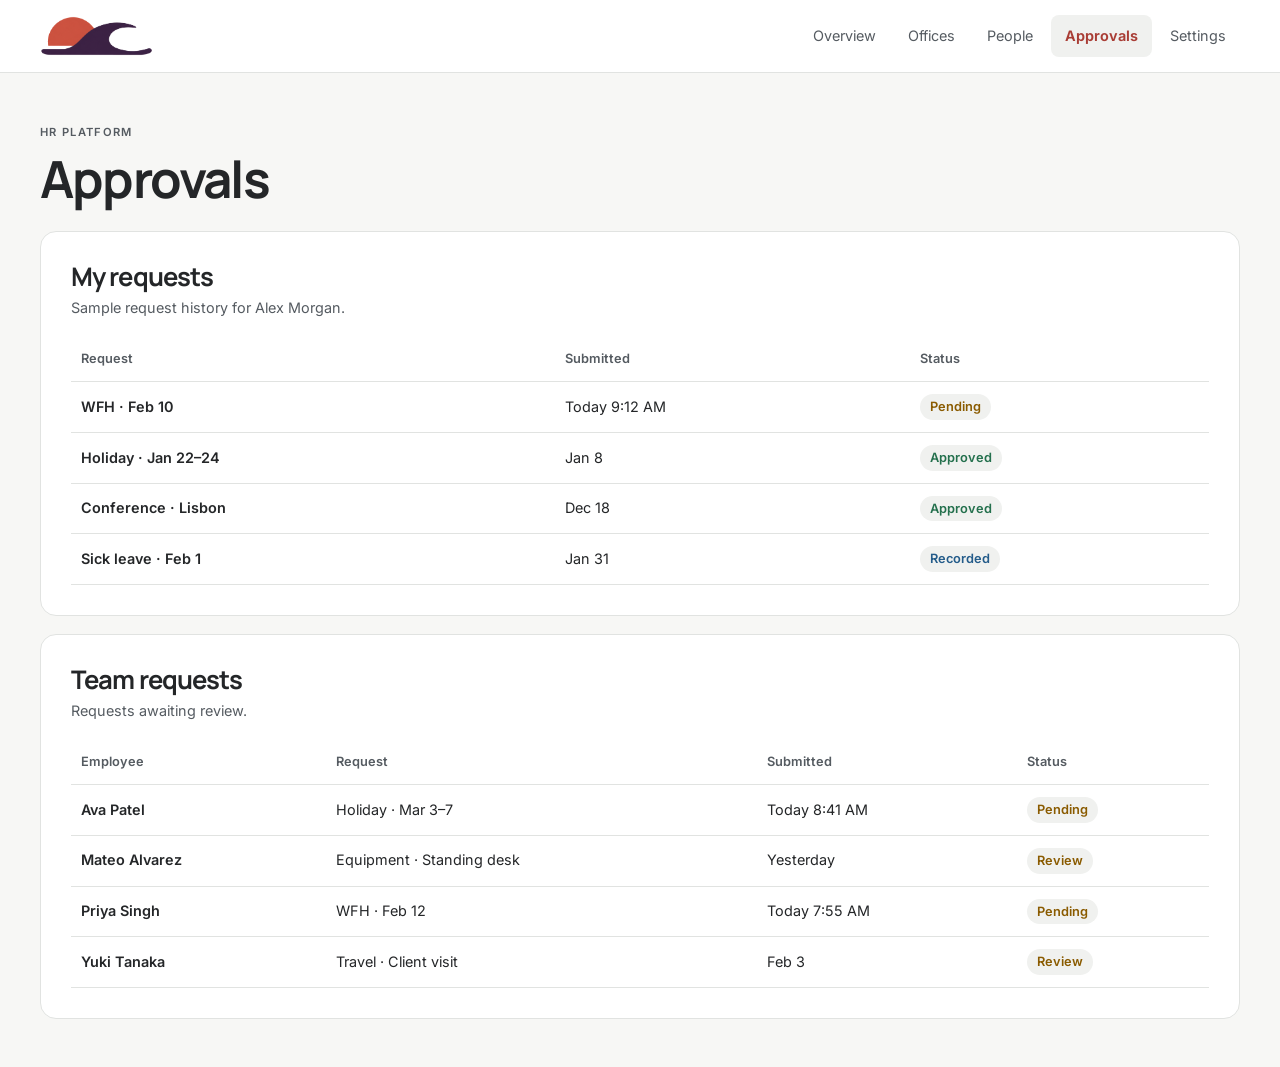
==== commit 3a3ec51e: "Redesign HR Platform with Shore Wash" ====
--- a/approvals.html
+++ b/approvals.html
@@ -1,47 +1,40 @@
 <!doctype html>
 <html lang="en">
   <head>
-    <meta charset="UTF-8" />
+    <meta charset="utf-8" />
     <meta name="viewport" content="width=device-width, initial-scale=1" />
-    <title>OC AI Workforce | Approvals</title>
-    <link rel="icon" href="assets/icons/favicon.svg" type="image/svg+xml" />
+    <title>Approvals | HR Platform</title>
+    <link rel="icon" type="image/png" href="assets/icons/shore-wash-icon-light.png" data-dark-href="assets/icons/shore-wash-icon-dark.png" />
     <script src="styles/oc-ai-theme.js"></script>
     <link rel="stylesheet" href="styles/oc-ai.css" />
     <link rel="stylesheet" href="styles.css" />
     <script defer src="scripts/oc-ai-controls.js"></script>
   </head>
-  <body class="oc-app approvals">
+  <body class="oc-app">
     <a class="oc-skip oc-button" href="#main">Skip to content</a>
-    <div class="page">
-      <header class="topbar">
-        <a class="brand" href="index.html" aria-label="OC AI Workforce home">
-          <span class="oc-brand oc-brand-full" aria-hidden="true">
-            <img class="oc-brand-light" src="assets/logos/logo-light.webp" alt="" />
-            <img class="oc-brand-dark" src="assets/logos/logo-dark.webp" alt="" />
-          </span>
-          <span class="brand-product">Workforce</span>
+    <header class="oc-header">
+      <div class="frame mast">
+        <a class="oc-brand oc-brand-shore" href="index.html" aria-label="HR Platform home">
+          <picture class="oc-brand-light">
+            <source media="(max-width: 680px)" srcset="assets/icons/shore-wash-icon-light.png" width="512" height="512" />
+            <img src="assets/logos/shore-wash-banner.png" width="692" height="245" alt="" />
+          </picture>
+          <img class="oc-brand-dark" src="assets/icons/shore-wash-icon-dark.png" width="512" height="512" alt="" />
         </a>
-        <nav class="nav" aria-label="Main">
-          <a class="nav-pill" href="index.html">Global view</a>
-  <a class="nav-pill" href="office.html">Office</a>
-  <a class="nav-pill" href="people.html">People</a>
-  <a class="nav-pill is-active" aria-current="page" href="approvals.html">Approvals</a>
-  <a class="nav-pill nav-icon" href="settings.html" aria-label="Settings">
-  <svg viewBox="0 0 24 24" aria-hidden="true" focusable="false">
-    <path
-      fill="currentColor"
-      d="M12 8.75a3.25 3.25 0 1 0 0 6.5a3.25 3.25 0 0 0 0-6.5zm9.25 3.25l-1.96-.32a7.4 7.4 0 0 0-.62-1.5l1.17-1.6a.75.75 0 0 0-.08-.98l-1.66-1.66a.75.75 0 0 0-.98-.08l-1.6 1.17c-.48-.26-.98-.48-1.5-.62l-.32-1.96a.75.75 0 0 0-.74-.62h-2.35a.75.75 0 0 0-.74.62l-.32 1.96c-.52.14-1.02.36-1.5.62l-1.6-1.17a.75.75 0 0 0-.98.08L4.16 7.22a.75.75 0 0 0-.08.98l1.17 1.6c-.26.48-.48.98-.62 1.5l-1.96.32a.75.75 0 0 0-.62.74v2.35c0 .37.27.69.62.74l1.96.32c.14.52.36 1.02.62 1.5l-1.17 1.6a.75.75 0 0 0 .08.98l1.66 1.66c.26.26.66.3.98.08l1.6-1.17c.48.26.98.48 1.5.62l.32 1.96c.05.35.37.62.74.62h2.35c.37 0 .69-.27.74-.62l.32-1.96c.52-.14 1.02-.36 1.5-.62l1.6 1.17c.32.22.72.18.98-.08l1.66-1.66a.75.75 0 0 0 .08-.98l-1.17-1.6c.26-.48.48-.98.62-1.5l1.96-.32a.75.75 0 0 0 .62-.74v-2.35a.75.75 0 0 0-.62-.74z"
-    />
-  </svg>
-</a></nav>
-      </header>
-
-      <main id="main" tabindex="-1" class="content approvals-page">
-  <section class="panel approvals-panel">
+        <nav aria-label="Main">          <a href="index.html">Overview</a>
+          <a href="office.html">Offices</a>
+          <a href="people.html">People</a>
+          <a href="approvals.html" aria-current="page">Approvals</a>
+          <a href="settings.html">Settings</a>
+        </nav>
+      </div>
+    </header>
+    <main class="frame" id="main" tabindex="-1">
+      <div class="page-heading"><p class="eyebrow">HR Platform</p><h1>Approvals</h1></div>
+<section class="panel approvals-panel">
     <div class="panel-header">
-      <p class="eyebrow">Personal</p>
-      <h1>Personal approvals status</h1>
-      <p class="muted">Oscar's requests - past and present.</p>
+      <h2>My requests</h2>
+      <p class="muted">Sample request history for Alex Morgan.</p>
     </div>
     <div class="table-wrap">
       <table class="people-table approvals-table" aria-label="My requests">
@@ -59,9 +52,8 @@
 
   <section class="panel approvals-panel">
     <div class="panel-header">
-      <p class="eyebrow">Team</p>
-      <h2>Team pending approvals</h2>
-      <p class="muted">Requests from your juniors that need approval.</p>
+      <h2>Team requests</h2>
+      <p class="muted">Requests awaiting review.</p>
     </div>
     <div class="table-wrap">
       <table class="people-table approvals-table" aria-label="Team requests">
@@ -77,16 +69,8 @@
       </table>
     </div>
   </section>
-</main>
-    </div>
+    </main>
 
     <script src="approvals.js"></script>
   </body>
 </html>
-
-
-
-
-
-
-
--- a/styles.css
+++ b/styles.css
@@ -1,1001 +1,109 @@
-:root {
-  --bg: var(--canvas);
-  --ink: var(--text);
-  --muted: var(--text-muted);
-  --panel: var(--surface);
-  --panel-soft: var(--surface-raised);
-  --accent-1: var(--chart-3);
-  --accent-2: var(--accent);
-  --accent-3: var(--danger);
-  --accent-4: var(--info);
-  --hr-accent: var(--action);
-  --accent-soft: var(--selected);
-  --shadow: var(--shadow-card);
-  --radius: var(--radius-feature);
+* { box-sizing: border-box; }
+body { margin: 0; }
+h1, h2, h3, p, dl, dd { margin: 0; }
+h1, h2, h3 { font-family: var(--font-display); line-height: 1.15; letter-spacing: -.035em; }
+h1 { font-size: clamp(2rem, 4vw, 3.4rem); }
+h2 { font-size: clamp(1.25rem, 2vw, 1.65rem); }
+button, select, input, textarea { font: inherit; color: inherit; }
+button, select { cursor: pointer; }
+.frame { width: min(calc(100% - 40px), 1200px); margin-inline: auto; }
+.mast, .mast nav, .profile-strip, .office-summary, .org-controls, .modal-header, .modal-actions, .preference {
+  display: flex; align-items: center; gap: 16px; flex-wrap: wrap;
 }
-
-* {
-  box-sizing: border-box;
-  margin: 0;
-  padding: 0;
+.mast { min-height: 72px; justify-content: space-between; padding-block: 12px; }
+.mast nav { gap: 4px; }
+.mast nav a { text-decoration: none; color: var(--text-muted); padding: 10px 14px; font-size: .9rem; border-radius: var(--radius-control); }
+.mast nav a:hover { color: var(--text); }
+.mast nav a[aria-current] { color: var(--link); background: var(--surface-raised); font-weight: 650; }
+main.frame { padding-bottom: 48px; }
+.page-heading { margin: clamp(28px, 4vw, 52px) 0 24px; }
+.eyebrow, .label, dt, th { font-size: .8rem; color: var(--text-muted); font-weight: 600; }
+.eyebrow { display: block; margin-bottom: 7px; text-transform: uppercase; letter-spacing: .12em; font-size: .7rem; }
+.muted { color: var(--text-muted); font-size: .9rem; }
+.atlas, .panel, .office-summary, .profile-strip {
+  background: var(--surface); border: 1px solid var(--border); border-radius: var(--radius-feature); min-width: 0;
 }
-
-body {
-  background: var(--bg);
-  color: var(--ink);
-  min-height: 100vh;
+.atlas { display: grid; grid-template-columns: minmax(0, 1.55fr) minmax(270px, .85fr); overflow: hidden; }
+.map-stage {
+  display: grid; place-items: center; gap: 12px; padding: 28px 20px 14px;
+  background-color: var(--brand-plum);
+  background-image: radial-gradient(circle at 50% 43%, #68516a 0%, transparent 62%), linear-gradient(#ffffff0b 1px, transparent 1px), linear-gradient(90deg,#ffffff0b 1px,transparent 1px);
+  background-size: auto, 32px 32px, 32px 32px;
 }
-
-html {
-  scroll-behavior: smooth;
+.map-caption { color: #fff3e5; font-size: .8rem; }
+.globe { width: min(100%, 370px); aspect-ratio: 1; position: relative; border-radius: 50%; touch-action: none; cursor: grab; box-shadow: 0 12px 34px #10091f60; }
+.globe.is-dragging { cursor: grabbing; }
+.globe canvas, .globe-overlay { position: absolute; inset: 0; width: 100%; height: 100%; }
+.office-marker { position: absolute; width: 20px; height: 20px; padding: 0; background: #fff8ed; border: 2px solid #35243f; border-radius: 50%; }
+.office-marker.is-selected { background: #f5ba83; outline: 3px solid #35243f; outline-offset: 2px; z-index: 1; }
+.office-marker:focus-visible { outline: 3px solid white; z-index: 2; }
+.office-marker.is-hidden { visibility: hidden; }
+.office-snapshot { padding: clamp(20px, 3vw, 40px); align-self: center; }
+.office-snapshot select, .office-select, .field :is(select,input,textarea) {
+  padding: 8px 12px; min-height: 44px; background: var(--surface); border: 1px solid var(--control-border); border-radius: var(--radius-control);
 }
-
-.page {
-  max-width: 1280px;
-  margin: 0 auto;
-  padding: 32px 40px 48px;
+.office-snapshot select { width: 100%; }
+.office-snapshot h2 { margin-top: 24px; font-size: 2rem; }
+.popup-grid, .office-stats, .status-grid, .profile-strip dl { display: grid; gap: 20px; font-variant-numeric: tabular-nums; }
+.popup-grid { grid-template-columns: repeat(2,minmax(0,1fr)); margin: 22px 0; }
+.value, dd { font-weight: 650; }
+.oc-button { text-decoration: none; }
+.profile-strip, .panel, .office-summary { padding: clamp(18px, 2.5vw, 30px); margin-top: 18px; }
+.profile-strip, .office-summary, .preference { justify-content: space-between; }
+.profile-strip dl { grid-template-columns: repeat(3,1fr); }
+.profile-strip dd { font-size: 1.2rem; }
+#requestFeedback:not(:empty) { font-size: .8rem; color: var(--success); margin-top: 6px; }
+.office-stats,.status-grid { grid-template-columns: repeat(4,minmax(0,1fr)); }
+.office-grid { display: grid; grid-template-columns: minmax(0, .85fr) minmax(0, 1.55fr); gap: 0 18px; }
+.wide { grid-column: 1/-1; }
+.panel-header { margin-bottom: 18px; }
+.panel-header .muted, .preference .muted { margin-top: 5px; }
+.person { display: flex; align-items: center; justify-content: space-between; gap: 12px; padding: 12px 0; border-bottom: 1px solid var(--border); }
+.people-list { max-height: 520px; overflow-y: auto; }
+.status-pill { display: inline-block; white-space: nowrap; color: var(--info); background: var(--surface-raised); border-radius: 999px; padding: 3px 10px; font-size: .8rem; font-weight: 600; }
+.status-onsite,.status-approved { color: var(--success); }
+.status-leave,.status-pending,.status-review { color: var(--warning); }
+.org-controls, .modal-actions { margin-top: 14px; }
+.org-control, .button, .org-toggle { min-height: 36px; padding: 4px 12px; border: 1px solid var(--control-border); border-radius: var(--radius-control); background: var(--surface); }
+.org-chart-canvas { position: relative; display: grid; gap: 18px; }
+.org-level { display: flex; flex-wrap: wrap; justify-content: center; gap: 6px; }
+.org-person { position: relative; display: flex; align-items: center; background: var(--surface-raised); border: 1px solid var(--border); border-radius: var(--radius-control); }
+.org-person.is-selected { border-color: var(--action); }
+.org-select { background: transparent; border: 0; padding: 8px; text-align: left; }
+.org-name,.org-title { display: block; }
+.org-name { font-size: .85rem; font-weight: 650; }
+.org-title { font-size: .72rem; color: var(--text-muted); }
+.org-toggle { margin-right: 4px; padding: 4px 8px; }
+.org-links { pointer-events: none; position: absolute; inset: 0; }
+.org-link { fill: none; stroke: var(--control-border); }
+.org-detail { margin-top: 20px; border-top: 1px solid var(--border); padding-top: 18px; }
+.org-detail-grid { display: grid; gap: 12px; margin-top: 12px; }
+.table-wrap { overflow-x: auto; }
+.people-table { width: 100%; border-collapse: collapse; text-align: left; }
+.people-table :is(th,td) { padding: 12px 10px; border-bottom: 1px solid var(--border); }
+.people-table td { font-size: .9rem; }
+.people-table td:first-child { font-weight: 600; }
+.sort-button { border: none; padding: 6px 0; background: transparent; }
+[data-direction="asc"] .sort-indicator::after { content: ' ↑'; }
+[data-direction="desc"] .sort-indicator::after { content: ' ↓'; }
+dialog { width: min(calc(100% - 28px), 480px); border: 1px solid var(--border); border-radius: var(--radius-feature); padding: 24px; color: var(--text); background: var(--surface); }
+dialog::backdrop { background: #20172591; }
+.modal-header { justify-content: space-between; }
+.modal-form, .field { display: grid; gap: 6px; }
+.modal-form { margin-top: 20px; gap: 14px; }
+.field-row { display: grid; grid-template-columns: repeat(2,minmax(0,1fr)); gap: 12px; }
+.field input { min-width: 0; }
+.modal-actions { justify-content: flex-end; }
+.button-primary { color: var(--on-action); background: var(--action); border-color: var(--action); }
+.preference { max-width: 760px; }
+@media (max-width: 760px) {
+  .atlas,.office-grid { grid-template-columns: minmax(0,1fr); }
+  .frame { width: calc(100% - 32px); }
+  .mast { gap: 6px; }
+  .mast nav { flex: 1 1 100%; column-gap: 0; justify-content: space-between; }
+  .mast nav a { font-size: .8rem; padding: 9px 4px; }
+  .globe { width: min(100%, 285px); }
+  .profile-strip dl { grid-template-columns: repeat(3,minmax(0,1fr)); gap: 12px; }
+  .office-stats,.status-grid { grid-template-columns: repeat(2,minmax(0,1fr)); }
+  .field-row { grid-template-columns: minmax(0,1fr); }
 }
-
-.topbar {
-  display: flex;
-  justify-content: space-between;
-  align-items: center;
-  gap: 32px;
-  margin-bottom: 32px;
-}
-
-.brand {
-  display: flex;
-  align-items: center;
-  gap: 12px;
-  color: var(--ink);
-  text-decoration: none;
-}
-
-.brand-product {
-  border-inline-start: 1px solid var(--border);
-  padding-inline-start: 12px;
-  font: 700 1rem var(--font-display);
-}
-
-.nav {
-  display: flex;
-  gap: 12px;
-  flex-wrap: wrap;
-}
-
-.nav-pill {
-  border: none;
-  background: var(--panel-soft);
-  color: var(--ink);
-  padding: 10px 18px;
-  border-radius: 999px;
-  font-size: 13px;
-  font-weight: 600;
-  cursor: pointer;
-  transition: 0.2s ease;
-  text-decoration: none;
-}
-
-.nav-pill.is-active {
-  background: var(--hr-accent);
-  color: var(--on-action);
-}
-
-.nav-pill:hover {
-  transform: translateY(-1px);
-}
-
-.content {
-  display: grid;
-  grid-template-columns: minmax(0, 1.6fr) minmax(0, 0.9fr);
-  gap: 32px;
-  align-items: start;
-}
-
-.globe-panel {
-  background: var(--panel);
-  border-radius: var(--radius);
-  padding: 28px;
-  box-shadow: var(--shadow);
-}
-
-.globe-header {
-  display: flex;
-  justify-content: space-between;
-  align-items: center;
-  margin-bottom: 24px;
-}
-
-.eyebrow {
-  text-transform: uppercase;
-  font-size: 11px;
-  letter-spacing: 0.16em;
-  color: var(--muted);
-  margin-bottom: 6px;
-}
-
-h1 {
-  font-family: var(--font-display);
-  font-size: clamp(25px, 3vw, 34px);
-  letter-spacing: -0.04em;
-}
-
-.legend {
-  display: flex;
-  gap: 16px;
-  font-size: 12px;
-  color: var(--muted);
-}
-
-.dot {
-  width: 8px;
-  height: 8px;
-  border-radius: 999px;
-  display: inline-block;
-  margin-right: 6px;
-}
-
-.dot-active {
-  background: var(--accent-1);
-}
-
-.dot-focus {
-  background: var(--accent-2);
-}
-
-.globe-stage {
-  display: grid;
-  grid-template-columns: minmax(0, 1fr) minmax(0, 0.75fr);
-  gap: 32px;
-  align-items: center;
-  position: relative;
-}
-
-.globe {
-  position: relative;
-  width: min(100%, 360px);
-  aspect-ratio: 1;
-  border-radius: 50%;
-  background: radial-gradient(circle at 30% 30%, color-mix(in srgb, var(--action) 35%, transparent), rgba(91, 116, 183, 0.55));
-  overflow: hidden;
-  touch-action: none;
-  box-shadow: inset -40px -40px 80px rgba(2, 12, 20, 0.35);
-  cursor: grab;
-  user-select: none;
-}
-
-.home .content {
-  grid-template-columns: minmax(0, 1.4fr) minmax(0, 0.9fr);
-  gap: 36px;
-  align-items: start;
-}
-
-.home .globe-stage {
-  grid-template-columns: minmax(0, 1fr);
-  justify-items: start;
-  text-align: left;
-  gap: 24px;
-}
-
-.home .globe {
-  width: min(100%, 640px);
-}
-
-
-.globe.is-dragging {
-  cursor: grabbing;
-}
-
-.globe canvas {
-  width: 100%;
-  height: 100%;
-  display: block;
-  position: absolute;
-  inset: 0;
-  z-index: 0;
-}
-
-.globe-overlay {
-  position: absolute;
-  inset: 0;
-  pointer-events: auto;
-  z-index: 2;
-}
-
-.office-marker {
-  position: absolute;
-  width: 20px;
-  height: 20px;
-  border-radius: 999px;
-  border: 2px solid var(--panel);
-  background: var(--accent-1);
-  box-shadow: 0 0 0 6px color-mix(in srgb, var(--action) 20%, transparent);
-  transform: translate(-50%, -50%);
-  cursor: pointer;
-  pointer-events: auto;
-  transition: background 0.2s ease, box-shadow 0.2s ease;
-}
-
-.office-marker span {
-  display: block;
-  width: 6px;
-  height: 6px;
-  background: var(--bg);
-  border-radius: 999px;
-  margin: auto;
-  transform: translateY(5px);
-}
-
-.office-marker.is-selected {
-  background: var(--accent-2);
-  box-shadow: 0 0 0 6px rgba(250, 210, 85, 0.25);
-}
-
-.office-marker.is-hidden {
-  opacity: 0;
-  transform: translate(-50%, -50%) scale(0.6);
-  pointer-events: none;
-}
-
-.globe-popup {
-  background: var(--panel-soft);
-  border-radius: 20px;
-  padding: 20px;
-  box-shadow:
-    0 18px 40px rgba(2, 12, 20, 0.45),
-    inset 0 0 0 1px color-mix(in srgb, var(--action) 35%, transparent);
-  position: absolute;
-  left: 50%;
-  bottom: 24px;
-  transform: translateX(-50%);
-  width: min(520px, 85%);
-  z-index: 3;
-  pointer-events: auto;
-}
-
-.popup-header {
-  display: flex;
-  align-items: center;
-  justify-content: space-between;
-  gap: 16px;
-  margin-bottom: 16px;
-}
-
-.popup-grid {
-  display: grid;
-  grid-template-columns: repeat(4, minmax(0, 1fr));
-  gap: 12px;
-}
-
-.label {
-  font-size: 12px;
-  color: var(--muted);
-}
-
-.value {
-  font-size: 16px;
-  font-weight: 600;
-  margin-top: 4px;
-}
-
-.cta {
-  text-decoration: none;
-  font-size: 12px;
-  font-weight: 600;
-  color: var(--hr-accent);
-}
-
-.profile-panel {
-  display: grid;
-  gap: 24px;
-}
-
-.profile-card,
-.request-card {
-  background: var(--panel);
-  border-radius: var(--radius);
-  padding: 24px;
-  box-shadow: var(--shadow);
-}
-
-.profile-header {
-  display: flex;
-  justify-content: space-between;
-  align-items: center;
-  margin-bottom: 20px;
-}
-
-.avatar {
-  width: 48px;
-  height: 48px;
-  border-radius: 16px;
-  background: var(--panel-soft);
-  color: var(--ink);
-  font-weight: 700;
-  display: grid;
-  place-items: center;
-}
-
-.metric-list {
-  display: grid;
-  gap: 14px;
-}
-
-.metric {
-  background: var(--panel-soft);
-  border-radius: 16px;
-  padding: 14px 16px;
-}
-
-.muted {
-  color: var(--muted);
-  font-size: 14px;
-}
-
-.request-actions {
-  display: grid;
-  gap: 12px;
-  margin-top: 20px;
-}
-
-.button {
-  border: none;
-  border-radius: 14px;
-  padding: 12px 16px;
-  font-weight: 600;
-  cursor: pointer;
-}
-
-.button-primary {
-  background: var(--hr-accent);
-  color: var(--on-action);
-}
-
-.button-secondary {
-  background: var(--panel-soft);
-  color: var(--ink);
-}
-
-.office-page {
-  display: grid;
-  gap: 24px;
-}
-
-.office-summary {
-  background: var(--panel);
-  border-radius: var(--radius);
-  padding: 24px 28px;
-  display: flex;
-  justify-content: space-between;
-  gap: 20px;
-  align-items: center;
-  box-shadow: var(--shadow);
-}
-
-.office-heading {
-  display: flex;
-  align-items: center;
-  gap: 12px;
-  flex-wrap: wrap;
-  margin-bottom: 10px;
-}
-
-.office-select {
-  background: var(--panel-soft);
-  color: var(--ink);
-  border: 1px solid color-mix(in srgb, var(--action) 35%, transparent);
-  padding: 8px 14px;
-  border-radius: 16px;
-  font: inherit;
-  cursor: pointer;
-}
-
-.office-select-title {
-  background: var(--panel);
-  border-color: color-mix(in srgb, var(--action) 45%, transparent);
-  font-size: 24px;
-  font-weight: 700;
-  padding: 6px 44px 6px 20px;
-  width: min(100%, 260px);
-  box-shadow: inset 0 0 0 1px color-mix(in srgb, var(--action) 20%, transparent);
-  appearance: none;
-  background-image: linear-gradient(45deg, transparent 50%, var(--hr-accent) 50%),
-    linear-gradient(135deg, var(--hr-accent) 50%, transparent 50%);
-  background-position: calc(100% - 22px) 50%, calc(100% - 14px) 50%;
-  background-size: 6px 6px, 6px 6px;
-  background-repeat: no-repeat;
-}
-
-.office-stats {
-  display: grid;
-  grid-template-columns: repeat(4, minmax(0, 1fr));
-  gap: 20px;
-}
-
-.office-grid {
-  display: grid;
-  grid-template-columns: repeat(2, minmax(0, 1fr));
-  gap: 24px;
-}
-
-.panel {
-  background: var(--panel);
-  border-radius: var(--radius);
-  padding: 22px;
-  box-shadow: var(--shadow);
-}
-
-.panel-header {
-  margin-bottom: 16px;
-}
-
-.panel-header h2,
-.panel-header p {
-  text-align: center;
-}
-
-.org-controls {
-  display: flex;
-  justify-content: center;
-  gap: 10px;
-  margin-top: 12px;
-}
-
-.org-control {
-  border: none;
-  background: var(--panel-soft);
-  color: var(--ink);
-  padding: 8px 14px;
-  border-radius: 999px;
-  font-size: 12px;
-  font-weight: 600;
-  cursor: pointer;
-  transition: 0.2s ease;
-}
-
-.org-control:hover {
-  transform: translateY(-1px);
-  box-shadow: inset 0 0 0 1px color-mix(in srgb, var(--action) 25%, transparent);
-}
-
-.people-list {
-  display: grid;
-  gap: 12px;
-  max-height: 560px;
-  overflow-y: auto;
-  padding-right: 6px;
-}
-
-.person {
-  display: flex;
-  justify-content: space-between;
-  padding: 12px 16px;
-  background: var(--panel-soft);
-  border-radius: 16px;
-  align-items: center;
-}
-
-.status-pill {
-  padding: 6px 12px;
-  border-radius: 999px;
-  font-size: 12px;
-  font-weight: 600;
-}
-
-.status-onsite {
-  background: var(--panel-soft);
-  color: var(--info);
-}
-
-.status-remote {
-  background: var(--panel-soft);
-  color: var(--success);
-}
-
-.status-leave {
-  background: var(--panel-soft);
-  color: var(--danger);
-}
-
-.org-chart {
-  display: grid;
-  gap: 16px;
-}
-
-.org-row {
-  display: grid;
-  grid-template-columns: repeat(2, minmax(0, 1fr));
-  gap: 16px;
-}
-
-.org-node {
-  background: var(--panel-soft);
-  border-radius: 16px;
-  padding: 14px 16px;
-}
-
-.org-chart-interactive {
-  display: grid;
-  gap: 16px;
-  justify-items: center;
-}
-
-.org-chart-canvas {
-  display: grid;
-  gap: 14px;
-  width: 100%;
-  justify-items: center;
-  position: relative;
-}
-
-.org-level {
-  position: relative;
-  display: grid;
-  grid-template-columns: repeat(auto-fit, minmax(160px, 1fr));
-  gap: 12px;
-  width: min(540px, 100%);
-  justify-content: center;
-  animation: orgLevelIn 0.22s ease;
-}
-
-.org-links {
-  position: absolute;
-  inset: 0;
-  pointer-events: none;
-  z-index: 0;
-}
-
-.org-link {
-  fill: none;
-  stroke: color-mix(in srgb, var(--action) 20%, transparent);
-  stroke-width: 1;
-}
-
-.org-person {
-  position: relative;
-  display: flex;
-  align-items: flex-start;
-  gap: 8px;
-  background: var(--panel-soft);
-  color: var(--ink);
-  border-radius: 16px;
-  padding: 14px 16px;
-  box-shadow: inset 0 0 0 1px color-mix(in srgb, var(--action) 8%, transparent);
-  transition: 0.2s ease;
-  z-index: 1;
-}
-
-.org-person:hover {
-  transform: translateY(-1px);
-  box-shadow: inset 0 0 0 1px color-mix(in srgb, var(--action) 25%, transparent);
-}
-
-.org-person.is-selected {
-  background: var(--accent-soft);
-  box-shadow: inset 0 0 0 1px color-mix(in srgb, var(--action) 60%, transparent);
-}
-
-.org-select {
-  border: none;
-  background: transparent;
-  color: inherit;
-  text-align: left;
-  flex: 1;
-  cursor: pointer;
-  font: inherit;
-  padding: 0;
-}
-
-.org-toggle {
-  border: none;
-  background: var(--panel);
-  color: var(--ink);
-  width: 28px;
-  height: 28px;
-  border-radius: 10px;
-  cursor: pointer;
-  font-weight: 700;
-}
-
-.org-toggle:hover {
-  box-shadow: inset 0 0 0 1px color-mix(in srgb, var(--action) 25%, transparent);
-}
-
-.org-name {
-  display: block;
-  font-weight: 600;
-  margin-bottom: 4px;
-}
-
-.org-title {
-  display: block;
-  font-size: 13px;
-  color: var(--muted);
-}
-
-.org-detail {
-  background: var(--panel-soft);
-  border-radius: 16px;
-  padding: 16px;
-  width: min(520px, 100%);
-  text-align: left;
-}
-
-.org-detail-card h3 {
-  margin: 6px 0 4px;
-}
-
-.org-detail-grid {
-  display: grid;
-  grid-template-columns: repeat(2, minmax(0, 1fr));
-  gap: 14px;
-  margin-top: 12px;
-  text-align: left;
-}
-
-@keyframes orgLevelIn {
-  from {
-    opacity: 0;
-    transform: translateY(6px);
-  }
-  to {
-    opacity: 1;
-    transform: translateY(0);
-  }
-}
-
-.status-grid {
-  display: grid;
-  grid-template-columns: repeat(4, minmax(0, 1fr));
-  gap: 16px;
-}
-
-.status-card {
-  background: var(--panel-soft);
-  border-radius: 16px;
-  padding: 14px 16px;
-}
-
-.panel.wide {
-  grid-column: 1 / -1;
-}
-
-.settings-page {
-  display: grid;
-  gap: 24px;
-}
-
-.settings-grid {
-  display: grid;
-  grid-template-columns: repeat(2, minmax(0, 1fr));
-  gap: 20px;
-}
-
-.settings-block {
-  background: var(--panel-soft);
-  border-radius: 16px;
-  padding: 18px;
-  display: grid;
-  gap: 12px;
-}
-
-.settings-toggle {
-  display: flex;
-  align-items: center;
-  gap: 10px;
-  font-size: 14px;
-  color: var(--ink);
-}
-
-.settings-toggle input {
-  accent-color: var(--hr-accent);
-}
-
-.modal {
-  position: fixed;
-  inset: 0;
-  display: flex;
-  align-items: center;
-  justify-content: center;
-  padding: 24px;
-  z-index: 20;
-}
-
-.modal.is-hidden {
-  display: none;
-}
-
-.modal-backdrop {
-  position: absolute;
-  inset: 0;
-  background: rgba(2, 12, 20, 0.6);
-}
-
-.modal-card {
-  position: relative;
-  width: min(560px, 92vw);
-  background: var(--panel);
-  border-radius: var(--radius);
-  padding: 24px;
-  box-shadow: var(--shadow);
-  z-index: 1;
-}
-
-.modal-header {
-  display: flex;
-  align-items: center;
-  justify-content: space-between;
-  margin-bottom: 16px;
-}
-
-.modal-close {
-  border: none;
-  background: var(--panel-soft);
-  color: var(--ink);
-  width: 32px;
-  height: 32px;
-  border-radius: 10px;
-  cursor: pointer;
-}
-
-.modal-form {
-  display: grid;
-  gap: 16px;
-}
-
-.field {
-  display: grid;
-  gap: 8px;
-}
-
-.field-row {
-  display: grid;
-  grid-template-columns: repeat(2, minmax(0, 1fr));
-  gap: 16px;
-}
-
-.field input,
-.field select,
-.field textarea {
-  background: var(--panel-soft);
-  border: 1px solid color-mix(in srgb, var(--action) 20%, transparent);
-  color: var(--ink);
-  padding: 10px 12px;
-  border-radius: 12px;
-  font: inherit;
-}
-
-.field textarea {
-  resize: vertical;
-  min-height: 96px;
-}
-
-.modal-actions {
-  display: flex;
-  justify-content: flex-end;
-  gap: 12px;
-  margin-top: 4px;
-}
-
-@media (max-width: 1100px) {
-  .content,
-  .home .content {
-    grid-template-columns: minmax(0, 1fr);
-  }
-
-  .globe-stage {
-    grid-template-columns: minmax(0, 1fr);
-  }
-
-  .office-grid {
-    grid-template-columns: minmax(0, 1fr);
-  }
-
-  .office-stats {
-    grid-template-columns: repeat(2, minmax(0, 1fr));
-  }
-
-  .status-grid {
-    grid-template-columns: repeat(2, minmax(0, 1fr));
-  }
-
-  .settings-grid {
-    grid-template-columns: minmax(0, 1fr);
-  }
-}
-
-@media (max-width: 720px) {
-  .page {
-    padding: 16px;
-  }
-
-  .topbar {
-    flex-direction: column;
-    align-items: flex-start;
-  }
-
-  .globe {
-    width: min(100%, 280px);
-  }
-
-  .office-stats {
-    grid-template-columns: minmax(0, 1fr);
-  }
-
-  .status-grid {
-    grid-template-columns: minmax(0, 1fr);
-  }
-
-  .field-row {
-    grid-template-columns: minmax(0, 1fr);
-  }
-}
-
-.people-page {
-  display: grid;
-  gap: 24px;
-}
-
-.people-panel .muted {
-  margin-top: 6px;
-}
-
-.table-wrap {
-  overflow-x: auto;
-}
-
-.people-table {
-  width: 100%;
-  border-collapse: separate;
-  border-spacing: 0 10px;
-  margin-top: 12px;
-}
-
-.people-table thead th {
-  text-align: left;
-  font-size: 12px;
-  text-transform: uppercase;
-  letter-spacing: 0.14em;
-  color: var(--muted);
-  padding: 6px 16px;
-}
-
-.people-table tbody tr {
-  background: var(--panel-soft);
-}
-
-.people-table tbody td {
-  padding: 14px 16px;
-}
-
-.people-table tbody tr td:first-child {
-  border-top-left-radius: 14px;
-  border-bottom-left-radius: 14px;
-}
-
-.people-table tbody tr td:last-child {
-  border-top-right-radius: 14px;
-  border-bottom-right-radius: 14px;
-}
-
-.sort-button {
-  background: transparent;
-  border: none;
-  color: inherit;
-  font: inherit;
-  font-weight: 600;
-  display: inline-flex;
-  align-items: center;
-  gap: 8px;
-  cursor: pointer;
-}
-
-.sort-button .sort-indicator {
-  width: 10px;
-  height: 10px;
-  display: inline-block;
-  border-right: 2px solid currentColor;
-  border-bottom: 2px solid currentColor;
-  transform: rotate(45deg);
-  opacity: 0.4;
-  transition: 0.2s ease;
-}
-
-.sort-button[data-direction="desc"] .sort-indicator {
-  transform: rotate(-135deg);
-  opacity: 0.9;
-}
-
-.sort-button[data-direction="asc"] .sort-indicator {
-  opacity: 0.9;
-}
-
-.nav-icon {
-  width: 40px;
-  height: 40px;
-  padding: 0;
-  display: inline-flex;
-  align-items: center;
-  justify-content: center;
-}
-
-.nav-icon svg {
-  width: 18px;
-  height: 18px;
-}
-
-
-.approvals-page {
-  display: grid;
-  grid-template-columns: minmax(0, 1fr);
-  gap: 24px;
-}
-
-.approvals-table .status-pill {
-  display: inline-flex;
-  align-items: center;
-  justify-content: center;
-}
-
-.status-pending {
-  background: var(--accent-2);
-  color: #3f2c00;
-}
-
-.status-review {
-  background: var(--panel-soft);
-  color: var(--info);
-}
-
-.status-approved {
-  background: var(--panel-soft);
-  color: var(--success);
-}
-
-.status-declined {
-  background: var(--panel-soft);
-  color: var(--danger);
-}
-
-.status-recorded {
-  background: #334a60;
-  color: #eaf6f7;
-}
-
-
-
-@media (max-width: 480px) {
-  .globe-header {
-    align-items: flex-start;
-    flex-direction: column;
-    gap: 12px;
-  }
-
-  .globe-panel {
-    padding: 18px;
-  }
-}
-
-.office-page,
-.people-page,
-.approvals-page {
-  grid-template-columns: minmax(0, 1fr);
-}
-
-.panel,
-.globe-panel,
-.profile-panel {
-  min-width: 0;
-}
-
-@media (max-width: 720px) {
-  .office-summary {
-    align-items: stretch;
-    flex-direction: column;
-  }
-
-  .popup-grid {
-    grid-template-columns: repeat(2, minmax(0, 1fr));
-  }
-}
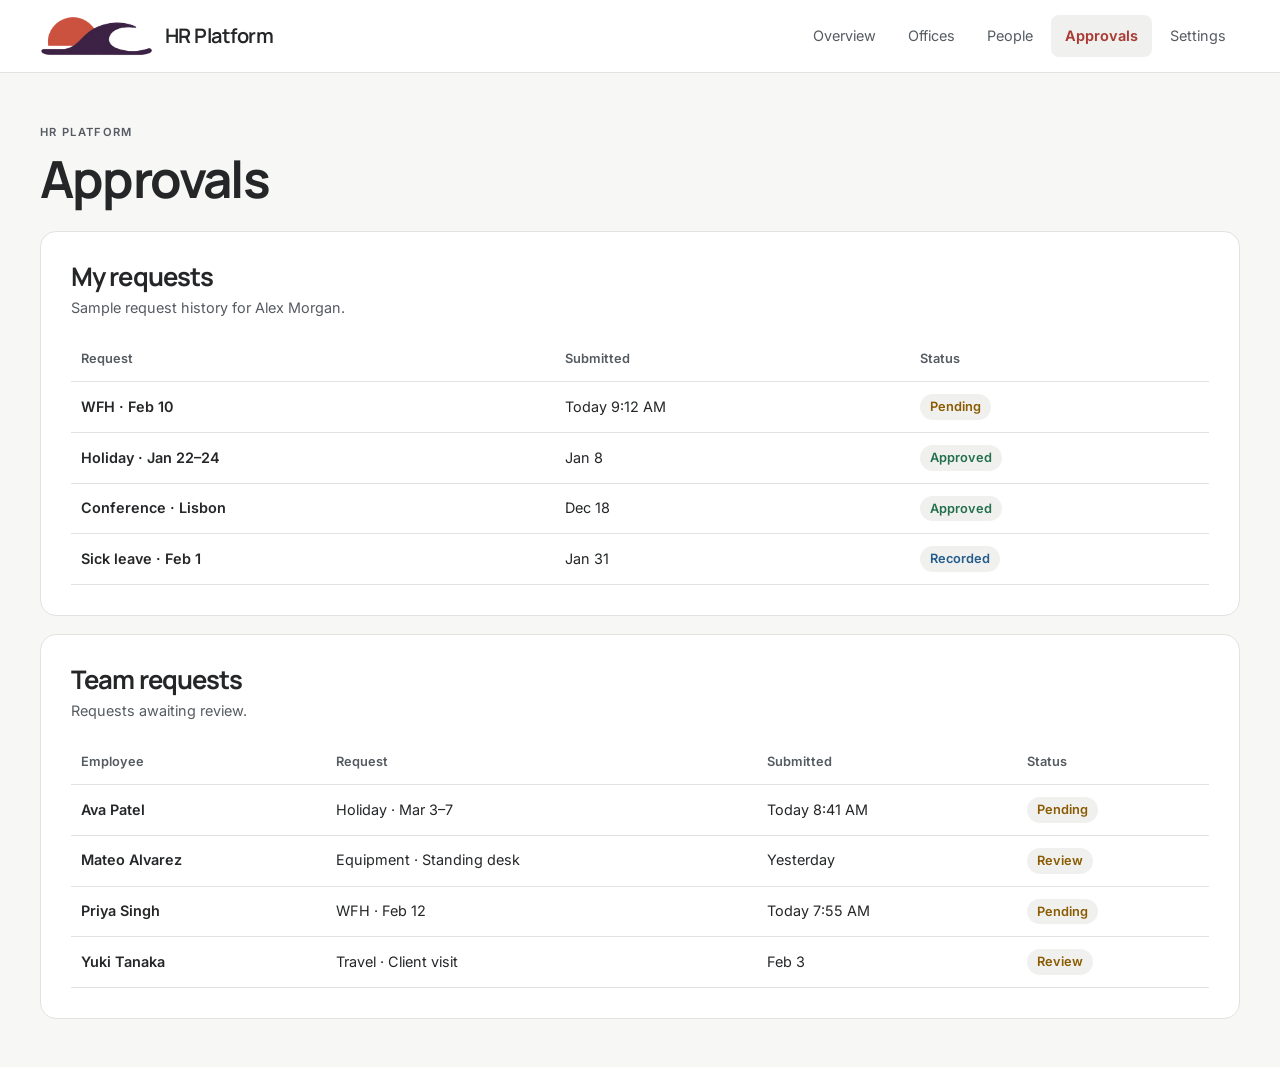
==== commit 6b838b26: "Match the HR header to Risk Lab and show the application title" ====
--- a/approvals.html
+++ b/approvals.html
@@ -14,12 +14,17 @@
     <a class="oc-skip oc-button" href="#main">Skip to content</a>
     <header class="oc-header">
       <div class="frame mast">
-        <a class="oc-brand oc-brand-shore" href="index.html" aria-label="HR Platform home">
-          <picture class="oc-brand-light">
-            <source media="(max-width: 680px)" srcset="assets/icons/shore-wash-icon-light.png" width="512" height="512" />
-            <img src="assets/logos/shore-wash-banner.png" width="692" height="245" alt="" />
-          </picture>
-          <img class="oc-brand-dark" src="assets/icons/shore-wash-icon-dark.png" width="512" height="512" alt="" />
+        <a class="app-brand" href="index.html" aria-label="HR Platform home">
+          <svg width="0" height="0" aria-hidden="true" focusable="false">
+            <filter id="shore-wash-night" color-interpolation-filters="sRGB">
+              <feColorMatrix type="matrix" values="-0.22 0 0 0 1.04
+                                                   -1.03 0 0 0 1.21
+                                                   -1.12 0 0 0 1.20
+                                                    0    0 0 1 0" />
+            </filter>
+          </svg>
+          <img src="assets/logos/shore-wash-banner.png" width="692" height="245" alt="" />
+          <span>HR Platform</span>
         </a>
         <nav aria-label="Main">          <a href="index.html">Overview</a>
           <a href="office.html">Offices</a>
--- a/styles.css
+++ b/styles.css
@@ -11,6 +11,19 @@
   display: flex; align-items: center; gap: 16px; flex-wrap: wrap;
 }
 .mast { min-height: 72px; justify-content: space-between; padding-block: 12px; }
+.app-brand {
+  display: inline-flex;
+  align-items: center;
+  gap: 12px;
+  color: var(--text);
+  font: 650 clamp(1rem, 2vw, 1.25rem)/1.2 var(--font-display);
+  letter-spacing: -.025em;
+  text-decoration: none;
+  white-space: nowrap;
+}
+.app-brand svg { position: absolute; }
+.app-brand img { display: block; width: auto; height: clamp(30px, 4vw, 40px); }
+[data-theme='dark'] .app-brand img { filter: url(#shore-wash-night); }
 .mast nav { gap: 4px; }
 .mast nav a { text-decoration: none; color: var(--text-muted); padding: 10px 14px; font-size: .9rem; border-radius: var(--radius-control); }
 .mast nav a:hover { color: var(--text); }
